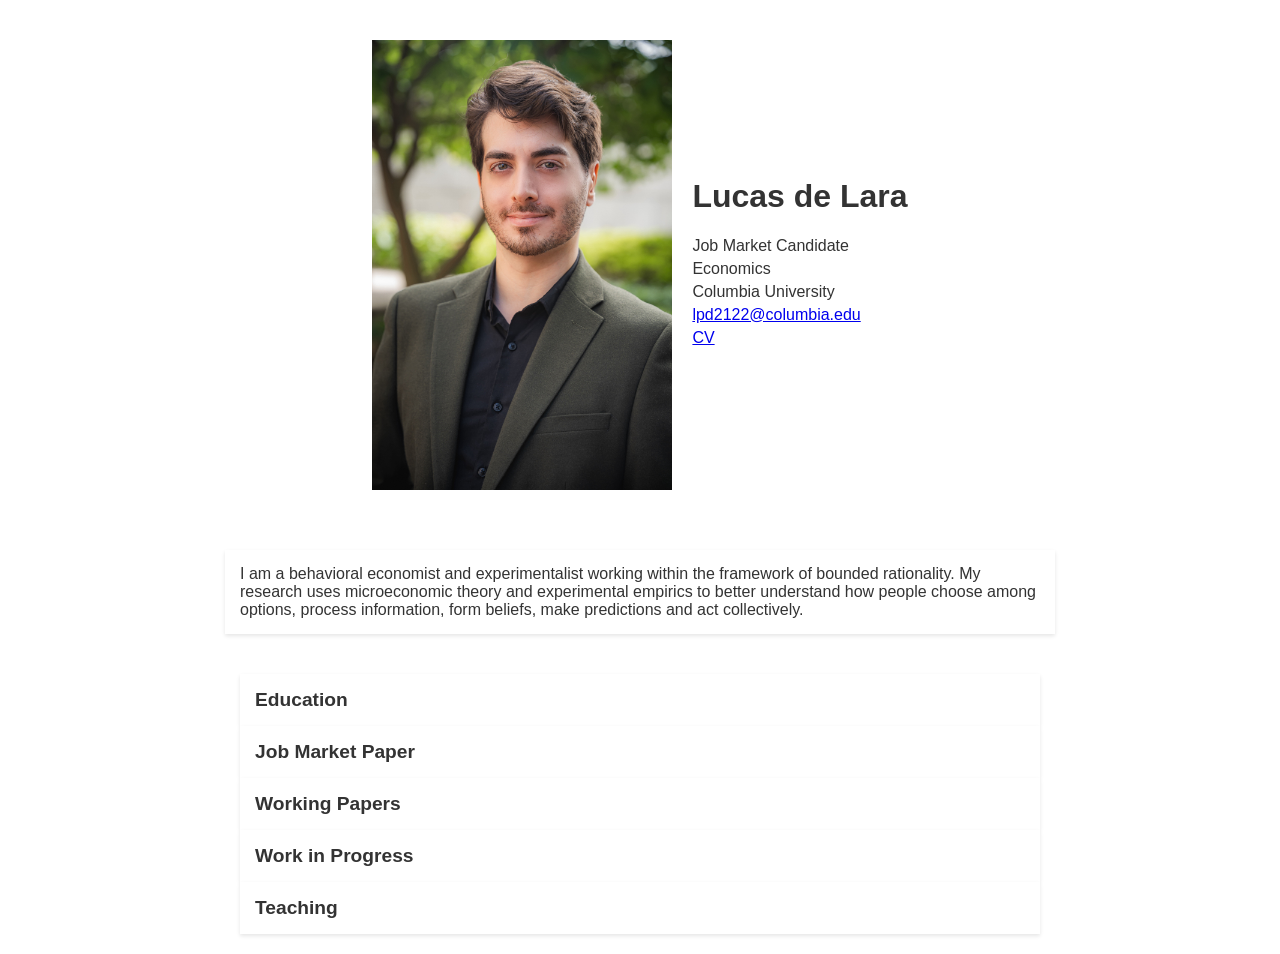
==== index.html @ 727c6d25 "Add files via upload" ====
<!DOCTYPE html>
<html lang="en">
<head>
    <meta charset="UTF-8">
    <title>Lucas de Lara</title>
    <link rel="stylesheet" href="styles.css">
    <!-- Responsive Design Meta Tag -->
    <meta name="viewport" content="width=device-width, initial-scale=1.0">
    <!-- Inline CSS for Responsive Adjustments -->
    <style>
        /* Default styles for the top section */
        .top-section-container {
            display: flex;
            flex-direction: row;
            align-items: center;
        }
        .contact-info {
            margin-left: 20px;
        }

        /* Media Query for Mobile Devices */
        @media (max-width: 600px) {
            .top-section-container {
                flex-direction: column;
            }
            .contact-info {
                margin-left: 0;
                margin-top: 20px;
                text-align: center;
            }
        }
    </style>
</head>
<body>

    <!-- Top Section -->
    <div class="top-section">
        <div class="top-section-container">
            <div class="photo">
                <picture>
                    <source media="(max-width: 600px)" srcset="Webpicture.jpg">
                    <source media="(max-width: 900px)" srcset="Webpicture.jpg">
                    <img src="Webpicture.jpg" alt="">
                </picture>
            </div>
            <div class="contact-info">
                <h1>Lucas de Lara</h1>
                <p>Job Market Candidate</p>
                <p>Economics</p>
                <p>Columbia University</p>
                <p><a href="mailto:lpd2122@columbia.edu">lpd2122@columbia.edu</a></p>
                <p><a href="CV.pdf">CV</a></p>
            </div>
        </div>
    </div>

    <!-- Brief Description Section -->
    <div class="description-section">
        I am a behavioral economist and experimentalist working within the framework of bounded rationality. My research uses microeconomic theory and experimental empirics to better understand how people choose among options, process information, form beliefs, make predictions and act collectively.
    </div>

    <!-- Expandable Sections -->
    <div class="content-section">
        <!-- Education Section -->
<div class="section">
    <h2 class="section-title">Education</h2>
    <div class="section-content">
        <!-- Education Entries -->
        <div class="education-entry">
            <p><strong>Columbia University</strong> <span style="font-style: italic;">2019 - 2025 (expected)</span></p>
            <ul style="list-style-type: none; padding-left: 20px;">
                <li>Ph.D. in Economics</li>
                <li>New York, NY, USA</li>
            </ul>
        </div>
        <div class="education-entry">
            <p><strong>Fundação Getulio Vargas (FGV EPGE)</strong> <span style="font-style: italic;">2017 - 2019</span></p>
            <ul style="list-style-type: none; padding-left: 20px;">
                <li>Master's in Economics</li>
                <li>Rio de Janeiro, RJ, Brazil</li>
            </ul>
        </div>
        <div class="education-entry">
            <p><strong>Universidade Federal do Paraná (UFPR)</strong> <span style="font-style: italic;">2012 - 2016</span></p>
            <ul style="list-style-type: none; padding-left: 20px;">
                <li>Bachelor in Economics</li>
                <li>Curitiba, PR, Brazil</li>
            </ul>
        </div>
    </div>
</div>


        
        <!-- Job Market Paper Section -->
<div class="section">
    <h2 class="section-title">Job Market Paper</h2>
    <div class="section-content">
        <div class="paper-entry">
            <p><strong>Rational Choice Overload</strong> <em>(with Mark Dean)</em></p>
            <p><a href="CO.pdf">Paper Link</a></p>
            <p>We present and experimentally test a collection of search theoretic explanations for "choice overload", the phenomenon by which a default alternative is selected more often in larger choice sets. A standard search model, with constant search costs and a known distribution of item quality, cannot give rise to choice overload. If one instead assumes that either (i) the Decision Maker (DM) must learn the quality distribution, (ii) search costs are increasing, or (iii) the DM decides the search strategy in advance, then choice overload can occur. Unlike existing models, our approach does not require ad hoc psychological costs (decision avoidance), or for the DM to assume the choice set was selected by a profit-maximizing firm (contextual inference). Data from our laboratory experiments are consistent with choice overload caused by search with learning and increasing costs, and cannot be explained by decision avoidance or contextual inference.</p>
            <p>Experiment: <a href="https://lplarac.github.io/co_exhibit/" target="_blank">https://lplarac.github.io/co_exhibit/</a></p>
        </div>
    </div>
</div>


        <!-- Working Papers Section -->
<div class="section">
    <h2 class="section-title">Working Papers</h2>
    <div class="section-content">
        <div class="paper-entry">
            <p><strong>A Closer Look at the Gambler's Fallacy</strong></p>
            <p>Paper Link Soon</p>
            <p>Experiment: <a href="https://lplarac.github.io/gf_exhibit/" target="_blank">https://lplarac.github.io/gf_exhibit/</a></p>
        </div>
        <div class="paper-entry">
            <p><strong>Liquid Democracy: Two Experiments on Delegation in Voting</strong> <em>(with Victoria Mooers, Alessandra Casella, Joseph Campbell, and Dilip Ravindran)</em></p>
            <p>NBER Working Paper 30794</p>
            <p><a href="LD.pdf">Paper Link</a></p>
            <p>Second Experiment: <a href="https://lplarac.github.io/ldrdk/full.html" target="_blank">https://lplarac.github.io/ldrdk/full.html</a></p>
        </div>
    </div>
</div>


        <div class="section">
            <h2 class="section-title">Work in Progress</h2>
            <div class="section-content">
                <div class="paper-entry">
                    <p><strong>Simple and Complex Mental Models</strong></p>
                </div>
            </div>
        </div>

        <!-- Teaching Section -->
<div class="section">
    <h2 class="section-title">Teaching</h2>
    <div class="section-content">
        <!-- Teaching Experience Entries -->
        <div class="teaching-experience">
            <p><strong>Microeconomic Analysis I</strong>, Columbia University, Fall 2023</p>
            <ul style="list-style-type: none; padding-left: 20px;">
                <li>Teaching Assistant for Professors Mark Dean and Pierre-André Chiappori</li>
                <li>PhD</li>
            </ul>
        </div>
        <div class="teaching-experience">
            <p><strong>Market Design</strong>, Columbia University, Spring 2023</p>
            <ul style="list-style-type: none; padding-left: 20px;">
                <li>Teaching Assistant for Professor Yeon-Koo Che</li>
                <li>Undergraduate</li>
            </ul>
        </div>
        <div class="teaching-experience">
            <p><strong>Intermediate Microeconomics</strong>, Columbia University, Fall 2022</p>
            <ul style="list-style-type: none; padding-left: 20px;">
                <li>Teaching Assistant for Professor Anna Caterina Musatti</li>
                <li>Undergraduate</li>
            </ul>
        </div>
        <div class="teaching-experience">
            <p><strong>Market Design</strong>, Columbia University, Spring 2021</p>
            <ul style="list-style-type: none; padding-left: 20px;">
                <li>Teaching Assistant for Professor Guillaume Haeringer</li>
                <li>Undergraduate</li>
            </ul>
        </div>
        <div class="teaching-experience">
            <p><strong>Microeconomic Analysis I</strong>, Columbia University, Fall 2020</p>
            <ul style="list-style-type: none; padding-left: 20px;">
                <li>Teaching Assistant for Professor Wouter Vergote</li>
                <li>Master's</li>
            </ul>
        </div>
        <div class="teaching-experience">
            <p><strong>Mathematical Analysis II</strong>, Fundação Getulio Vargas (FGV EPGE), Q2 2018</p>
            <ul style="list-style-type: none; padding-left: 20px;">
                <li>Teaching Assistant for Professor Humberto Moreira</li>
                <li>Master's/PhD</li>
            </ul>
        </div>
    </div>
</div>

    </div>

    <!-- JavaScript -->
    <script src="script.js"></script>

</body>
</html>
---- styles.css ----
/* General Styles */
body {
    font-family: Arial, sans-serif;
    margin: 0;
    padding: 0;
    background-color: #fff;
    color: #333;
}

/* Top Section Styles */
.top-section {
    display: flex;
    flex-direction: column;
    align-items: center; /* Center the content horizontally */
    padding: 40px;
}

.description-section {
    display: flex;
    flex-direction: column;
    align-items: center; /* Center the content horizontally */
    padding: 40px;
}

/* Adjusting the photo container */
.photo {
    width: 100%; /* Adjust the width based on container or screen size */
    max-width: 300px; /* Max width of the image */
    margin: 0 auto; /* Center the image horizontally */
}

/* Making the image larger and rectangular */
.photo img {
    width: 100%; /* Make the image responsive to the container */
    height: auto; /* Maintain the aspect ratio */
    border-radius: 0; /* Remove the circular effect */
    object-fit: cover; /* Ensure the image fills the container */
    display: block; /* Ensure the image behaves as a block-level element */
}


.contact-info h1 {
    margin-top: 0;
}

.contact-info p {
    margin: 5px 0;
}

/* Description Section Styles */
.description-section {
    background-color: #fff;
    padding: 15px;
    margin: 20px auto;
    max-width: 800px;
    box-shadow: 0 2px 4px rgba(0, 0, 0, 0.1);
}

.description-section p {
    margin: 0;
}

/* Content Section Styles */
.content-section {
    padding: 20px;
    max-width: 800px;
    margin: 0 auto;
}

/* Section Title Styles */
.section-title {
    background-color: #fff;
    padding: 15px;
    cursor: pointer;
    margin: 0;
    font-size: 1.2em;
    box-shadow: 0 2px 4px rgba(0, 0, 0, 0.1);
}

.section-title:hover {
    box-shadow: 0 4px 8px rgba(0, 0, 0, 0.2);
}

/* Section Content Styles */
.section-content {
    max-height: 0;
    overflow: hidden;
    transition: max-height 0.5s ease-out;
}

.section-content p,
.section-content ul {
    padding: 10px 15px;
    margin: 0;
}

.paper-entry {
    margin-bottom: 20px;
}

.paper-entry p {
    margin: 5px 0;
}

.paper-entry a {
    color: #007BFF;
    text-decoration: none;
}

.paper-entry a:hover {
    text-decoration: underline;
}
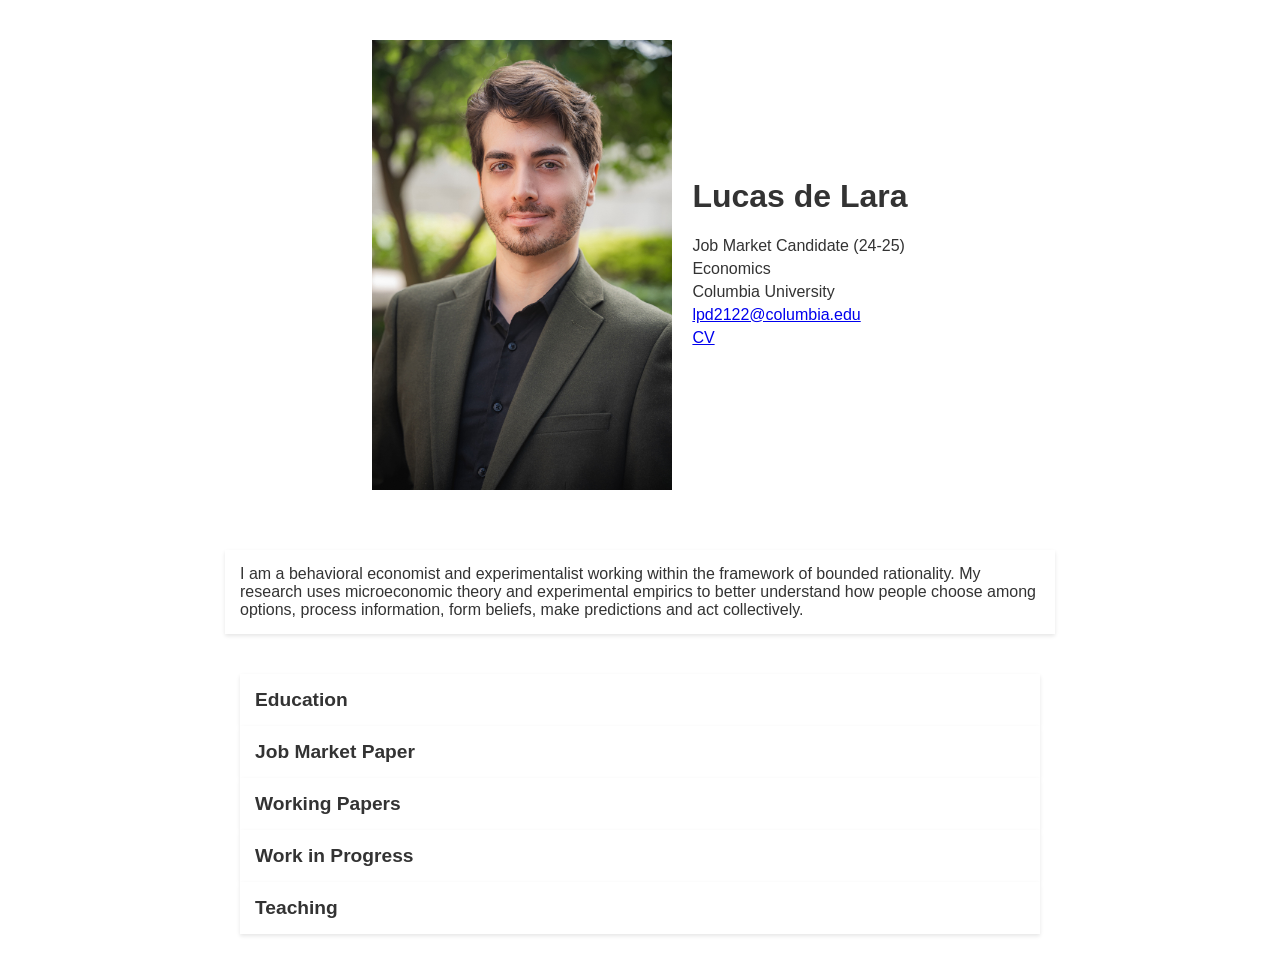
==== commit 3e6a4a97: "Update index.html" ====
--- a/index.html
+++ b/index.html
@@ -3,6 +3,7 @@
 <head>
     <meta charset="UTF-8">
     <title>Lucas de Lara</title>
+    <link rel="icon" href="data:," />
     <link rel="stylesheet" href="styles.css">
     <!-- Responsive Design Meta Tag -->
     <meta name="viewport" content="width=device-width, initial-scale=1.0">
@@ -45,7 +46,7 @@
             </div>
             <div class="contact-info">
                 <h1>Lucas de Lara</h1>
-                <p>Job Market Candidate</p>
+                <p>Job Market Candidate (24-25)</p>
                 <p>Economics</p>
                 <p>Columbia University</p>
                 <p><a href="mailto:lpd2122@columbia.edu">lpd2122@columbia.edu</a></p>
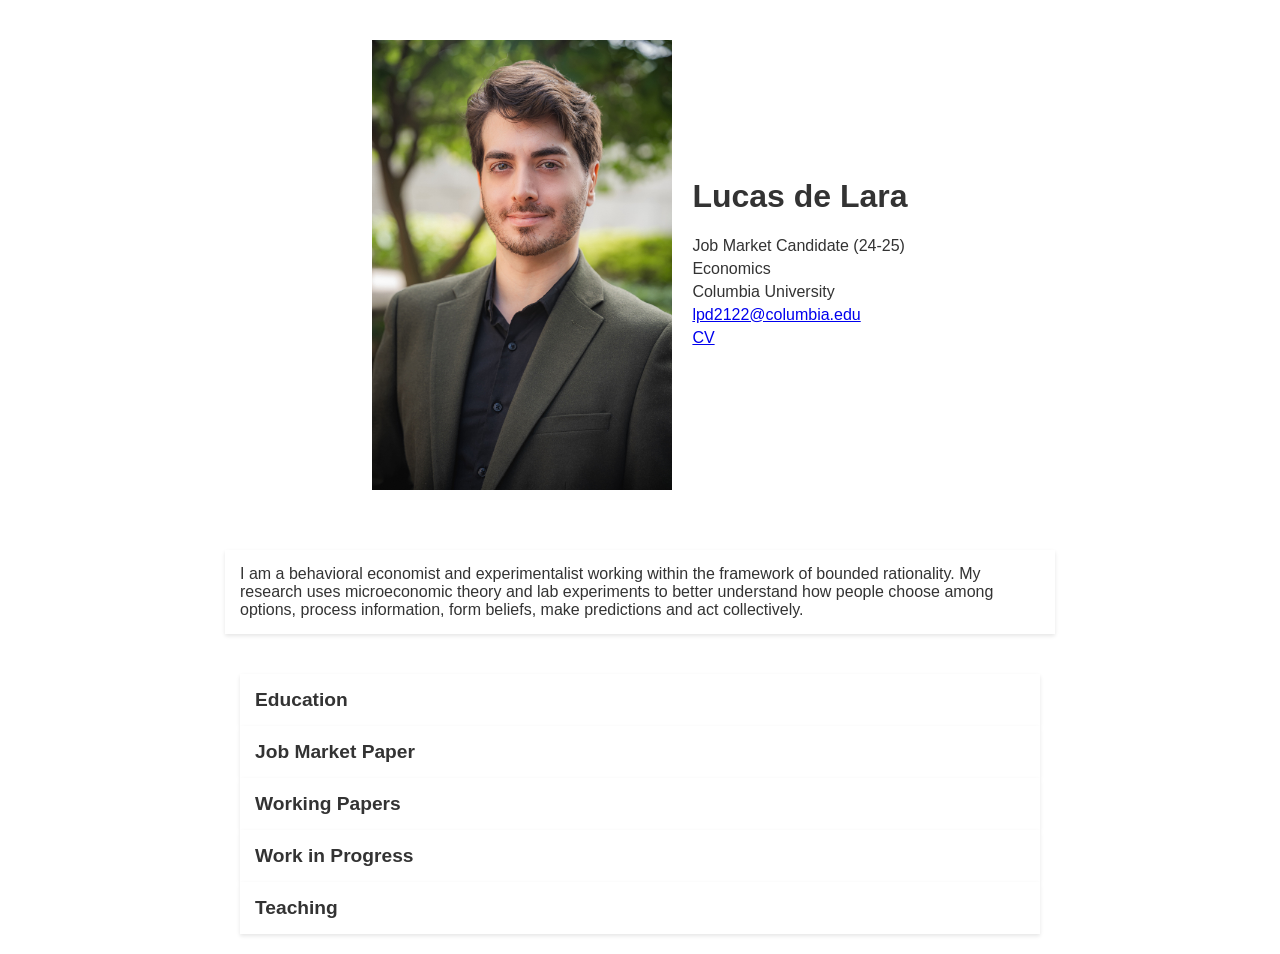
==== commit c9ca4797: "Update index.html" ====
--- a/index.html
+++ b/index.html
@@ -57,7 +57,7 @@
 
     <!-- Brief Description Section -->
     <div class="description-section">
-        I am a behavioral economist and experimentalist working within the framework of bounded rationality. My research uses microeconomic theory and experimental empirics to better understand how people choose among options, process information, form beliefs, make predictions and act collectively.
+        I am a behavioral economist and experimentalist working within the framework of bounded rationality. My research uses microeconomic theory and lab experiments to better understand how people choose among options, process information, form beliefs, make predictions and act collectively.
     </div>
 
     <!-- Expandable Sections -->
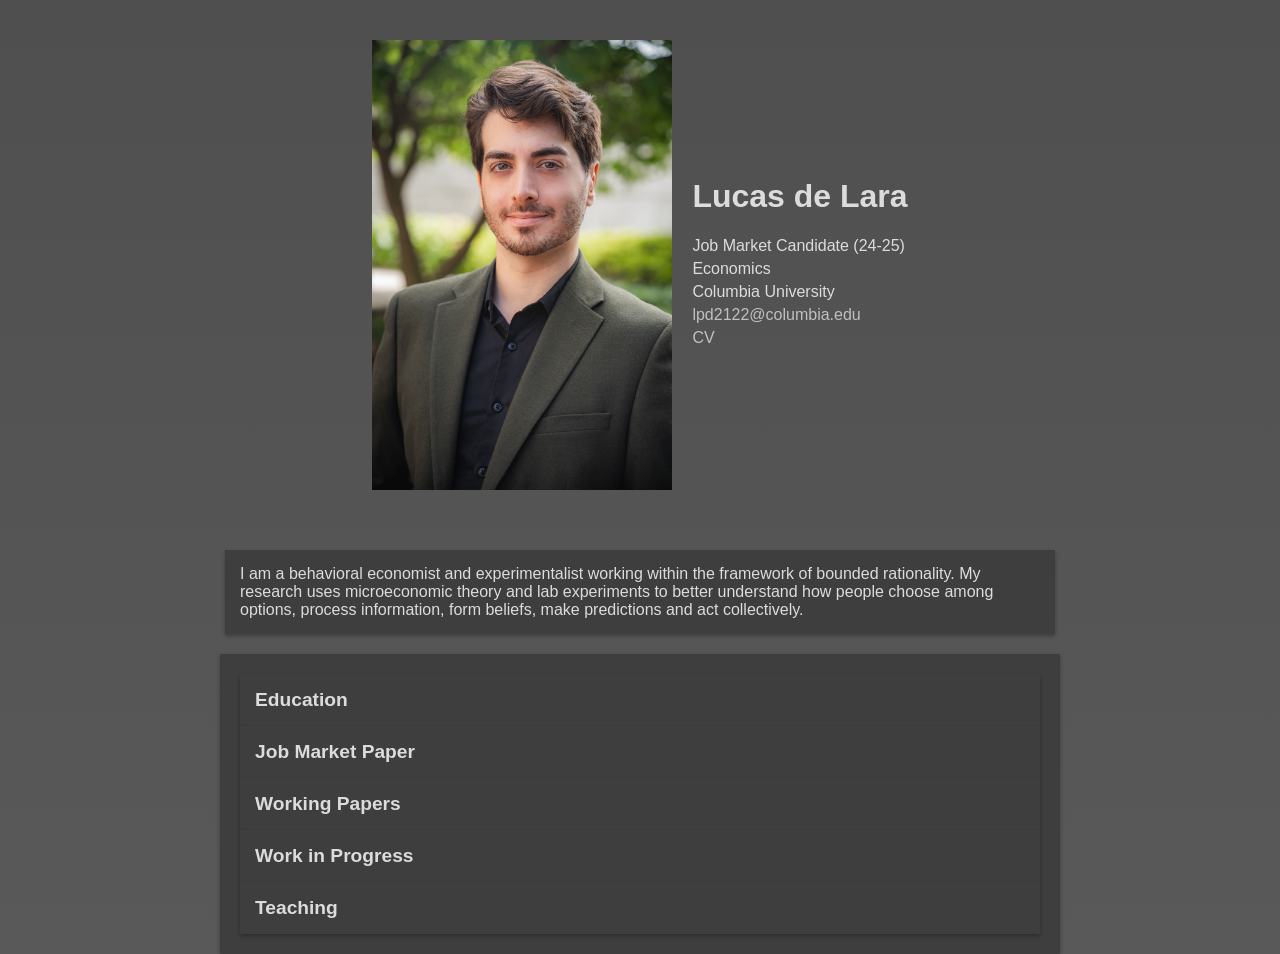
==== commit 6f2a6fde: "Add GF" ====
--- a/index.html
+++ b/index.html
@@ -113,7 +113,7 @@
     <div class="section-content">
         <div class="paper-entry">
             <p><strong>A Closer Look at the Gambler's Fallacy</strong></p>
-            <p>Paper Link Soon</p>
+            <p><a href="GF.pdf">Paper Link</a></p>
             <p>Experiment: <a href="https://lplarac.github.io/gf_exhibit/" target="_blank">https://lplarac.github.io/gf_exhibit/</a></p>
         </div>
         <div class="paper-entry">
--- a/styles.css
+++ b/styles.css
@@ -1,10 +1,34 @@
-/* General Styles */
+/* General Page Styling */
 body {
+    background-color: #4f4f4f; /* Metallic medium-dark gray background */
+    background: linear-gradient(180deg, #4f4f4f, #595959); /* Subtle vertical metallic gradient */
+    color: #dcdcdc; /* Very light gray font color */
     font-family: Arial, sans-serif;
     margin: 0;
     padding: 0;
-    background-color: #fff;
-    color: #333;
+}
+
+/* Ensure all text across the page uses the light gray font color */
+h1, h2, h3, h4, h5, h6, p, a, li, span, div {
+    color: inherit; /* Inherit the very light gray color from the body */
+}
+
+/* Updated Link Colors to Match the Gray Theme */
+a {
+    color: #c0c0c0; /* Lighter gray for links */
+    text-decoration: none; /* Remove underline by default */
+}
+
+a:hover {
+    color: #ffffff; /* White for links when hovered */
+    text-decoration: underline; /* Add underline on hover */
+}
+
+/* Add shadow to give a metallic feel */
+.section-title, .description-section, .content-section {
+    background-color: #3e3e3e; /* Darker gray for section backgrounds */
+    color: #dcdcdc;
+    box-shadow: 0 2px 4px rgba(0, 0, 0, 0.3); /* Slight shadow for metallic effect */
 }
 
 /* Top Section Styles */
@@ -38,7 +62,6 @@
     display: block; /* Ensure the image behaves as a block-level element */
 }
 
-
 .contact-info h1 {
     margin-top: 0;
 }
@@ -49,11 +72,11 @@
 
 /* Description Section Styles */
 .description-section {
-    background-color: #fff;
+    background-color: #3e3e3e; /* Darker gray background */
     padding: 15px;
     margin: 20px auto;
     max-width: 800px;
-    box-shadow: 0 2px 4px rgba(0, 0, 0, 0.1);
+    box-shadow: 0 2px 4px rgba(0, 0, 0, 0.3); /* Metallic shadow effect */
 }
 
 .description-section p {
@@ -69,16 +92,17 @@
 
 /* Section Title Styles */
 .section-title {
-    background-color: #fff;
+    background-color: #3e3e3e; /* Darker gray background */
     padding: 15px;
     cursor: pointer;
     margin: 0;
     font-size: 1.2em;
-    box-shadow: 0 2px 4px rgba(0, 0, 0, 0.1);
+    color: #dcdcdc; /* Very light gray text */
+    box-shadow: 0 2px 4px rgba(0, 0, 0, 0.3); /* Slight shadow for metallic effect */
 }
 
 .section-title:hover {
-    box-shadow: 0 4px 8px rgba(0, 0, 0, 0.2);
+    box-shadow: 0 4px 8px rgba(0, 0, 0, 0.4); /* Deeper shadow on hover */
 }
 
 /* Section Content Styles */
@@ -94,6 +118,7 @@
     margin: 0;
 }
 
+/* Paper Entry Styles */
 .paper-entry {
     margin-bottom: 20px;
 }
@@ -102,12 +127,13 @@
     margin: 5px 0;
 }
 
+/* Updated Paper Entry Link Colors */
 .paper-entry a {
-    color: #007BFF;
+    color: #b0b0b0; /* Light gray for links in paper entries */
     text-decoration: none;
 }
 
 .paper-entry a:hover {
+    color: #ffffff; /* White on hover */
     text-decoration: underline;
 }
-
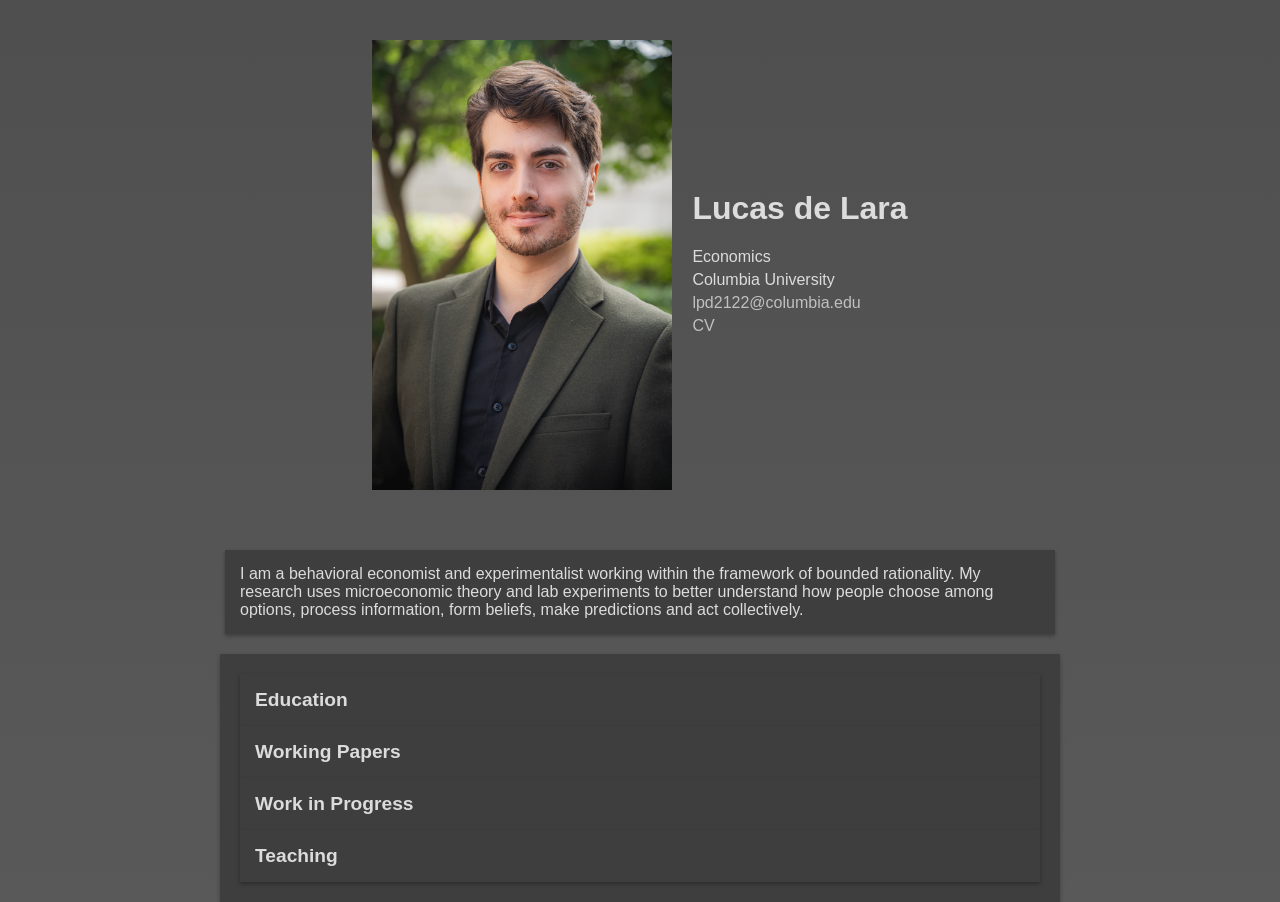
==== commit 2e78a227: "Update index.html" ====
--- a/index.html
+++ b/index.html
@@ -46,7 +46,6 @@
             </div>
             <div class="contact-info">
                 <h1>Lucas de Lara</h1>
-                <p>Job Market Candidate (24-25)</p>
                 <p>Economics</p>
                 <p>Columbia University</p>
                 <p><a href="mailto:lpd2122@columbia.edu">lpd2122@columbia.edu</a></p>
@@ -74,28 +73,17 @@
                 <li>New York, NY, USA</li>
             </ul>
         </div>
-        <div class="education-entry">
-            <p><strong>Fundação Getulio Vargas (FGV EPGE)</strong> <span style="font-style: italic;">2017 - 2019</span></p>
-            <ul style="list-style-type: none; padding-left: 20px;">
-                <li>Master's in Economics</li>
-                <li>Rio de Janeiro, RJ, Brazil</li>
-            </ul>
-        </div>
-        <div class="education-entry">
-            <p><strong>Universidade Federal do Paraná (UFPR)</strong> <span style="font-style: italic;">2012 - 2016</span></p>
-            <ul style="list-style-type: none; padding-left: 20px;">
-                <li>Bachelor in Economics</li>
-                <li>Curitiba, PR, Brazil</li>
-            </ul>
-        </div>
     </div>
 </div>
 
 
         
-        <!-- Job Market Paper Section -->
+
+
+        <!-- Working Papers Section -->
+       
 <div class="section">
-    <h2 class="section-title">Job Market Paper</h2>
+    <h2 class="section-title">Working Papers</h2>
     <div class="section-content">
         <div class="paper-entry">
             <p><strong>Rational Choice Overload</strong> <em>(with Mark Dean)</em></p>
@@ -103,14 +91,6 @@
             <p>We present and experimentally test a collection of search theoretic explanations for "choice overload", the phenomenon by which a default alternative is selected more often in larger choice sets. A standard search model, with constant search costs and a known distribution of item quality, cannot give rise to choice overload. If one instead assumes that either (i) the Decision Maker (DM) must learn the quality distribution, (ii) search costs are increasing, or (iii) the DM decides the search strategy in advance, then choice overload can occur. Unlike existing models, our approach does not require ad hoc psychological costs (decision avoidance), or for the DM to assume the choice set was selected by a profit-maximizing firm (contextual inference). Data from our laboratory experiments are consistent with choice overload caused by search with learning and increasing costs, and cannot be explained by decision avoidance or contextual inference.</p>
             <p>Experiment: <a href="https://lplarac.github.io/co_exhibit/" target="_blank">https://lplarac.github.io/co_exhibit/</a></p>
         </div>
-    </div>
-</div>
-
-
-        <!-- Working Papers Section -->
-<div class="section">
-    <h2 class="section-title">Working Papers</h2>
-    <div class="section-content">
         <div class="paper-entry">
             <p><strong>A Closer Look at the Gambler's Fallacy</strong></p>
             <p><a href="GF.pdf">Paper Link</a></p>
@@ -142,45 +122,24 @@
         <!-- Teaching Experience Entries -->
         <div class="teaching-experience">
             <p><strong>Microeconomic Analysis I</strong>, Columbia University, Fall 2023</p>
-            <ul style="list-style-type: none; padding-left: 20px;">
-                <li>Teaching Assistant for Professors Mark Dean and Pierre-André Chiappori</li>
-                <li>PhD</li>
-            </ul>
         </div>
         <div class="teaching-experience">
             <p><strong>Market Design</strong>, Columbia University, Spring 2023</p>
-            <ul style="list-style-type: none; padding-left: 20px;">
-                <li>Teaching Assistant for Professor Yeon-Koo Che</li>
-                <li>Undergraduate</li>
-            </ul>
         </div>
         <div class="teaching-experience">
             <p><strong>Intermediate Microeconomics</strong>, Columbia University, Fall 2022</p>
-            <ul style="list-style-type: none; padding-left: 20px;">
-                <li>Teaching Assistant for Professor Anna Caterina Musatti</li>
-                <li>Undergraduate</li>
-            </ul>
+            
         </div>
         <div class="teaching-experience">
             <p><strong>Market Design</strong>, Columbia University, Spring 2021</p>
-            <ul style="list-style-type: none; padding-left: 20px;">
-                <li>Teaching Assistant for Professor Guillaume Haeringer</li>
-                <li>Undergraduate</li>
-            </ul>
+            
         </div>
         <div class="teaching-experience">
             <p><strong>Microeconomic Analysis I</strong>, Columbia University, Fall 2020</p>
-            <ul style="list-style-type: none; padding-left: 20px;">
-                <li>Teaching Assistant for Professor Wouter Vergote</li>
-                <li>Master's</li>
-            </ul>
+           
         </div>
         <div class="teaching-experience">
             <p><strong>Mathematical Analysis II</strong>, Fundação Getulio Vargas (FGV EPGE), Q2 2018</p>
-            <ul style="list-style-type: none; padding-left: 20px;">
-                <li>Teaching Assistant for Professor Humberto Moreira</li>
-                <li>Master's/PhD</li>
-            </ul>
         </div>
     </div>
 </div>
